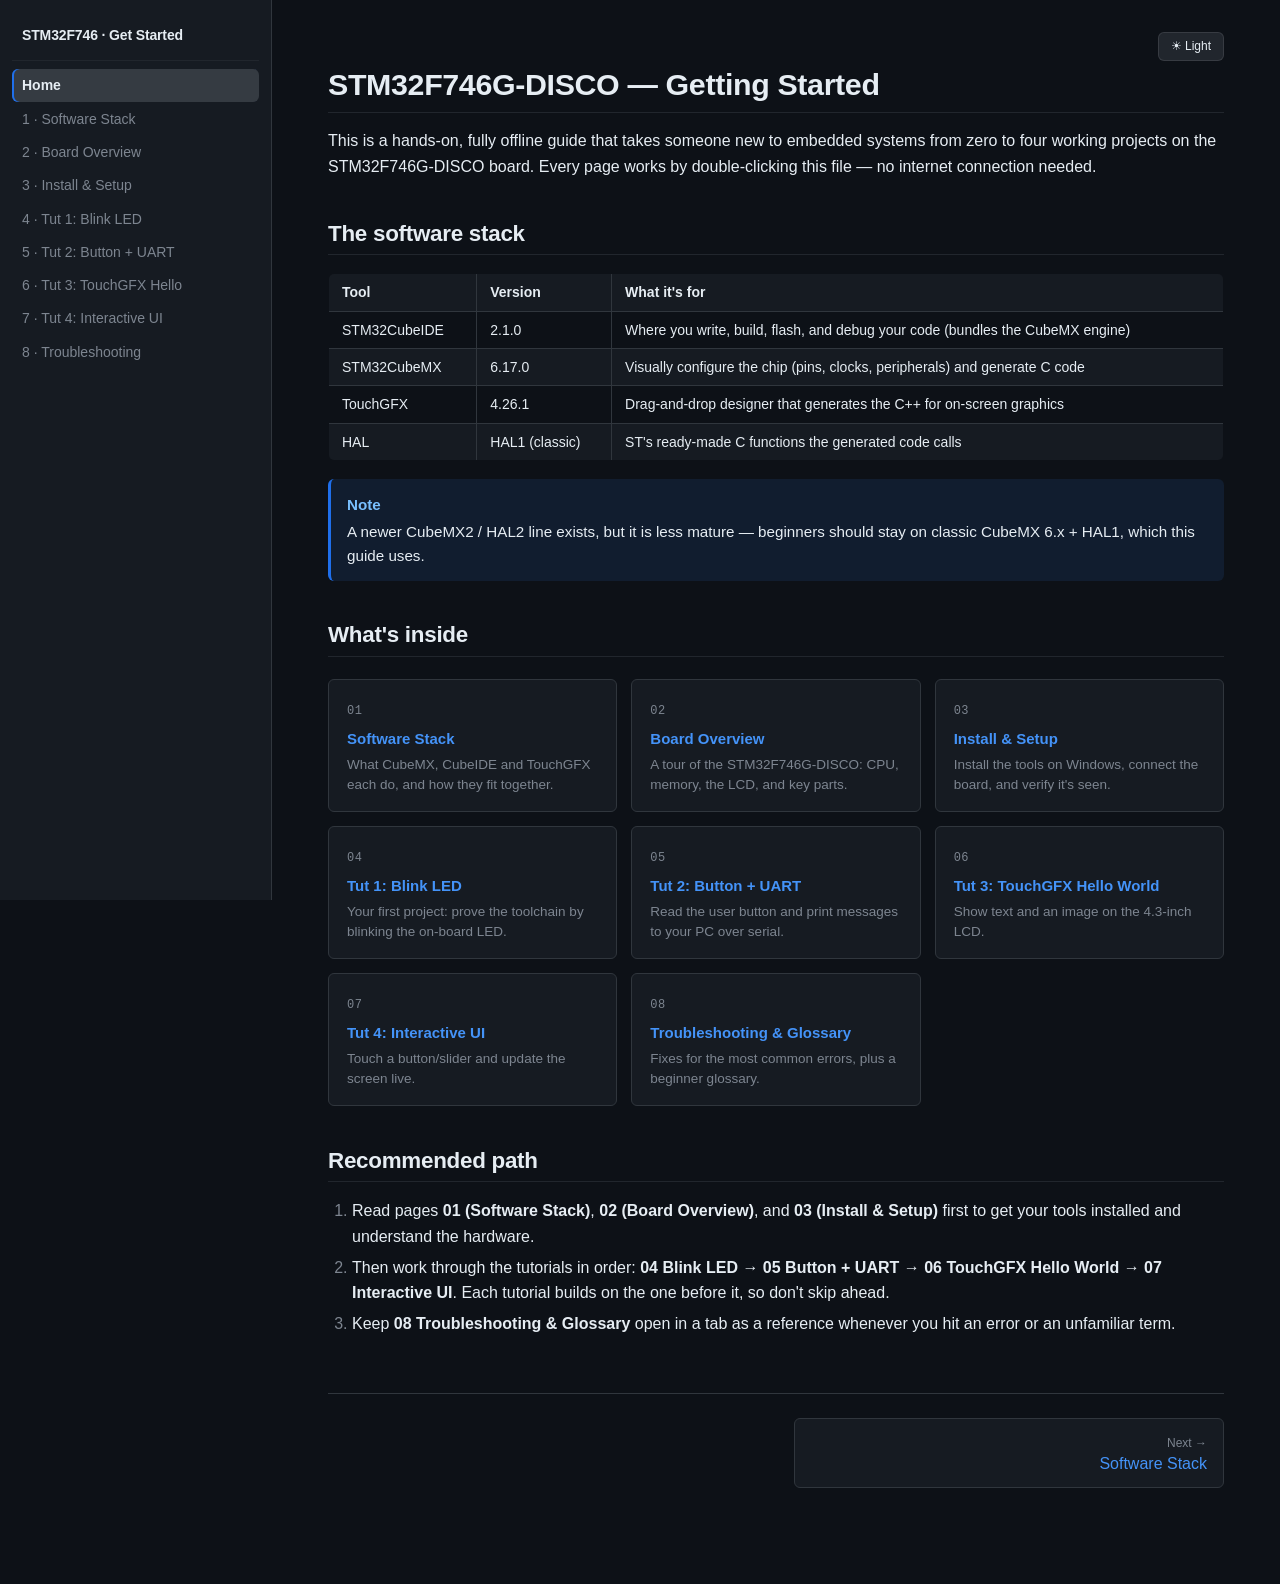
==== index.html @ 05ccff7e "Add STM32F746G-DISCO getting-started guide (static site) Offline multi-page HTML guide for STM32 beg" ====
<!DOCTYPE html>
<html lang="en">
<head>
<meta charset="UTF-8">
<meta name="viewport" content="width=device-width, initial-scale=1">
<title>STM32F746G-DISCO · Getting Started</title>
<link rel="stylesheet" href="assets/style.css">
</head>
<body data-base="">
<div class="layout">
  <aside id="sidebar"></aside>
  <main>
    <div class="topbar"><button id="theme-toggle" type="button">Light</button></div>
    <div class="content">
      <h1>STM32F746G-DISCO — Getting Started</h1>
      <p>This is a hands-on, fully offline guide that takes someone new to embedded systems from zero to four working projects on the STM32F746G-DISCO board. Every page works by double-clicking this file — no internet connection needed.</p>

      <h2>The software stack</h2>
      <table>
        <thead>
          <tr><th>Tool</th><th>Version</th><th>What it's for</th></tr>
        </thead>
        <tbody>
          <tr><td>STM32CubeIDE</td><td>2.1.0</td><td>Where you write, build, flash, and debug your code (bundles the CubeMX engine)</td></tr>
          <tr><td>STM32CubeMX</td><td>6.17.0</td><td>Visually configure the chip (pins, clocks, peripherals) and generate C code</td></tr>
          <tr><td>TouchGFX</td><td>4.26.1</td><td>Drag-and-drop designer that generates the C++ for on-screen graphics</td></tr>
          <tr><td>HAL</td><td>HAL1 (classic)</td><td>ST's ready-made C functions the generated code calls</td></tr>
        </tbody>
      </table>
      <div class="note"><b>Note</b> A newer CubeMX2 / HAL2 line exists, but it is less mature — beginners should stay on classic CubeMX 6.x + HAL1, which this guide uses.</div>

      <h2>What's inside</h2>
      <div class="cards">
        <a class="card" href="pages/01-software-stack.html">
          <span class="num">01</span>
          <div class="ct">Software Stack</div>
          <div class="cd">What CubeMX, CubeIDE and TouchGFX each do, and how they fit together.</div>
        </a>
        <a class="card" href="pages/02-board-overview.html">
          <span class="num">02</span>
          <div class="ct">Board Overview</div>
          <div class="cd">A tour of the STM32F746G-DISCO: CPU, memory, the LCD, and key parts.</div>
        </a>
        <a class="card" href="pages/03-install-setup.html">
          <span class="num">03</span>
          <div class="ct">Install &amp; Setup</div>
          <div class="cd">Install the tools on Windows, connect the board, and verify it's seen.</div>
        </a>
        <a class="card" href="pages/04-tut-blink.html">
          <span class="num">04</span>
          <div class="ct">Tut 1: Blink LED</div>
          <div class="cd">Your first project: prove the toolchain by blinking the on-board LED.</div>
        </a>
        <a class="card" href="pages/05-tut-button-uart.html">
          <span class="num">05</span>
          <div class="ct">Tut 2: Button + UART</div>
          <div class="cd">Read the user button and print messages to your PC over serial.</div>
        </a>
        <a class="card" href="pages/06-tut-touchgfx-hello.html">
          <span class="num">06</span>
          <div class="ct">Tut 3: TouchGFX Hello World</div>
          <div class="cd">Show text and an image on the 4.3-inch LCD.</div>
        </a>
        <a class="card" href="pages/07-tut-touchgfx-interactive.html">
          <span class="num">07</span>
          <div class="ct">Tut 4: Interactive UI</div>
          <div class="cd">Touch a button/slider and update the screen live.</div>
        </a>
        <a class="card" href="pages/08-troubleshooting.html">
          <span class="num">08</span>
          <div class="ct">Troubleshooting &amp; Glossary</div>
          <div class="cd">Fixes for the most common errors, plus a beginner glossary.</div>
        </a>
      </div>

      <h2>Recommended path</h2>
      <ol>
        <li>Read pages <strong>01 (Software Stack)</strong>, <strong>02 (Board Overview)</strong>, and <strong>03 (Install &amp; Setup)</strong> first to get your tools installed and understand the hardware.</li>
        <li>Then work through the tutorials in order: <strong>04 Blink LED</strong> → <strong>05 Button + UART</strong> → <strong>06 TouchGFX Hello World</strong> → <strong>07 Interactive UI</strong>. Each tutorial builds on the one before it, so don't skip ahead.</li>
        <li>Keep <strong>08 Troubleshooting &amp; Glossary</strong> open in a tab as a reference whenever you hit an error or an unfamiliar term.</li>
      </ol>
    </div>
    <div class="page-nav" id="page-nav"></div>
  </main>
</div>
<script src="assets/nav.js"></script>
</body>
</html>
---- assets/style.css ----
/* ============================================================
   STM32 doc bundle — GitHub Primer (dark) / VS Code-inspired theme
   Dark is default; [data-theme="light"] overrides via CSS variables.
   ============================================================ */

:root{
  /* surfaces */
  --bg:#0d1117;
  --bg-elev:#161b22;
  --border:#30363d;
  --border-muted:#21262d;
  /* text */
  --text:#e6edf3;
  --text-muted:#7d8590;
  /* accent */
  --link:#4493f8;
  --accent:#1f6feb;
  /* interactive neutrals */
  --neutral-hover:rgba(177,186,196,0.12);
  --neutral-active:rgba(177,186,196,0.20);
  /* buttons */
  --btn-bg:#21262d;
  --btn-hover:#30363d;
  --btn-border:rgba(240,246,252,0.10);
  /* code */
  --code-inline:rgba(110,118,129,0.40);
  /* callouts */
  --note-bd:#1f6feb; --note-bg:rgba(56,139,253,0.10);  --note-fg:#79c0ff;
  --tip-bd:#238636;  --tip-bg:rgba(46,160,67,0.10);    --tip-fg:#56d364;
  --warn-bd:#9e6a03; --warn-bg:rgba(187,128,9,0.10);   --warn-fg:#e3b341;
  --ok-bd:#238636;   --ok-bg:rgba(46,160,67,0.13);     --ok-fg:#56d364;
  /* misc */
  --radius:6px;
  --sidebar-w:272px;
  --maxw:896px;
  --mono:ui-monospace,SFMono-Regular,"SF Mono",Menlo,Consolas,"Liberation Mono",monospace;
  --sans:-apple-system,BlinkMacSystemFont,"Segoe UI","Noto Sans",Helvetica,Arial,sans-serif;
}
[data-theme="light"]{
  --bg:#ffffff;
  --bg-elev:#f6f8fa;
  --border:#d1d9e0;
  --border-muted:#d8dee4;
  --text:#1f2328;
  --text-muted:#59636e;
  --link:#0969da;
  --accent:#0969da;
  --neutral-hover:rgba(208,215,222,0.40);
  --neutral-active:rgba(208,215,222,0.65);
  --btn-bg:#f6f8fa;
  --btn-hover:#eaeef2;
  --btn-border:#d0d7de;
  --code-inline:rgba(175,184,193,0.20);
  --note-bd:#0969da; --note-bg:#ddf4ff; --note-fg:#0550ae;
  --tip-bd:#1a7f37;  --tip-bg:#dafbe1; --tip-fg:#0a5f1a;
  --warn-bd:#9a6700; --warn-bg:#fff8c5; --warn-fg:#7d4e00;
  --ok-bd:#1a7f37;   --ok-bg:#dafbe1;  --ok-fg:#0a5f1a;
}

*{box-sizing:border-box}
html{scrollbar-width:thin;scrollbar-color:var(--border) transparent}
html,body{margin:0;padding:0}
body{
  background:var(--bg);color:var(--text);
  font-family:var(--sans);font-size:16px;line-height:1.6;
  -webkit-font-smoothing:antialiased;text-rendering:optimizeLegibility;
}
::selection{background:rgba(56,139,253,0.40);color:#fff}
a{color:var(--link);text-decoration:none}
a:hover{text-decoration:underline}
a:focus-visible,button:focus-visible{outline:2px solid var(--accent);outline-offset:2px;border-radius:var(--radius)}

/* scrollbars (WebKit) */
::-webkit-scrollbar{width:10px;height:10px}
::-webkit-scrollbar-track{background:transparent}
::-webkit-scrollbar-thumb{background:var(--border);border-radius:8px;border:2px solid transparent;background-clip:padding-box}
::-webkit-scrollbar-thumb:hover{background:var(--text-muted)}

/* ---------- layout ---------- */
.layout{display:grid;grid-template-columns:var(--sidebar-w) 1fr;min-height:100vh}

#sidebar{
  background:var(--bg-elev);border-right:1px solid var(--border);
  padding:16px 12px;position:sticky;top:0;height:100vh;overflow-y:auto;
}
#sidebar .brand{
  font-weight:600;font-size:14px;letter-spacing:-.01em;
  padding:8px 10px 14px;margin-bottom:6px;border-bottom:1px solid var(--border-muted);
}
#sidebar .brand a{color:var(--text)}
#sidebar .brand a:hover{text-decoration:none;color:var(--link)}
#sidebar nav{margin-top:8px}
#sidebar nav a{
  display:block;padding:6px 10px;margin:1px 0;border-radius:var(--radius);
  color:var(--text-muted);font-size:14px;line-height:1.45;
  transition:background .12s ease,color .12s ease;
}
#sidebar nav a:hover{background:var(--neutral-hover);color:var(--text);text-decoration:none}
#sidebar nav a.active{
  background:var(--neutral-active);color:var(--text);font-weight:600;
  box-shadow:inset 2px 0 0 var(--accent);
}

main{padding:32px 40px 96px;margin:0 auto;width:100%;max-width:calc(var(--maxw) + 80px)}
.content{max-width:var(--maxw)}

/* ---------- topbar / theme toggle ---------- */
.topbar{display:flex;justify-content:flex-end;margin-bottom:4px}
#theme-toggle{
  background:var(--btn-bg);border:1px solid var(--btn-border);color:var(--text);
  border-radius:var(--radius);padding:5px 12px;cursor:pointer;
  font-family:var(--sans);font-size:12px;font-weight:500;line-height:1.4;
  transition:background .12s ease,border-color .12s ease;
}
#theme-toggle:hover{background:var(--btn-hover);border-color:var(--text-muted)}

/* ---------- typography ---------- */
.breadcrumb{color:var(--text-muted);font-size:13px;margin-bottom:10px}
h1,h2,h3{line-height:1.25;font-weight:600;letter-spacing:-.012em}
h1{font-size:1.9rem;margin:.1em 0 .5em;padding-bottom:.3em;border-bottom:1px solid var(--border-muted)}
h2{font-size:1.4rem;margin:1.8em 0 .6em;padding-bottom:.3em;border-bottom:1px solid var(--border-muted)}
h3{font-size:1.12rem;margin:1.5em 0 .4em}
p{margin:.7em 0}
ul,ol{padding-left:1.5em}
li{margin:.32em 0}
li::marker{color:var(--text-muted)}
strong,b{font-weight:600}
hr{border:0;border-top:1px solid var(--border);margin:2em 0}

/* ---------- code ---------- */
pre{
  background:var(--bg-elev);border:1px solid var(--border);border-radius:var(--radius);
  padding:14px 16px;overflow-x:auto;position:relative;
  font-family:var(--mono);font-size:85%;line-height:1.5;
}
pre code{font-size:inherit;background:none;padding:0;border:0}
code{font-family:var(--mono);font-size:85%}
:not(pre)>code{background:var(--code-inline);padding:.18em .4em;border-radius:6px;white-space:nowrap}
.copy-btn{
  position:absolute;top:8px;right:8px;
  background:var(--btn-bg);border:1px solid var(--border);color:var(--text-muted);
  border-radius:var(--radius);padding:4px 9px;font-size:12px;font-family:var(--sans);
  cursor:pointer;opacity:0;transition:opacity .12s ease,background .12s ease,color .12s ease;
}
pre:hover .copy-btn,.copy-btn:focus-visible{opacity:1}
.copy-btn:hover{background:var(--btn-hover);color:var(--text);border-color:var(--text-muted)}

/* ---------- callouts (GitHub-alert style: accent left bar + tint) ---------- */
.note,.tip,.warn,.checkpoint{
  border-left:3px solid;border-radius:var(--radius);
  padding:.85rem 1rem;margin:1.1rem 0;font-size:.95rem;line-height:1.55;
}
.note b,.tip b,.warn b,.checkpoint b{display:block;margin-bottom:.25rem;font-weight:600}
.note{border-left-color:var(--note-bd);background:var(--note-bg)}
.note b{color:var(--note-fg)}
.tip{border-left-color:var(--tip-bd);background:var(--tip-bg)}
.tip b{color:var(--tip-fg)}
.warn{border-left-color:var(--warn-bd);background:var(--warn-bg)}
.warn b{color:var(--warn-fg)}
.checkpoint{border-left-color:var(--ok-bd);background:var(--ok-bg)}
.checkpoint b{color:var(--ok-fg)}

/* ---------- tables ---------- */
table{border-collapse:collapse;width:100%;margin:18px 0;font-size:14px;border:1px solid var(--border);border-radius:var(--radius);overflow:hidden}
th,td{border:1px solid var(--border);padding:7px 13px;text-align:left;vertical-align:top}
th{background:var(--bg-elev);font-weight:600}
tbody tr:nth-child(2n){background:var(--bg-elev)}

/* ---------- cards (index TOC) ---------- */
.cards{display:grid;grid-template-columns:repeat(auto-fill,minmax(248px,1fr));gap:14px;margin:22px 0}
.card{
  display:block;background:var(--bg-elev);border:1px solid var(--border);
  border-radius:var(--radius);padding:16px 18px;
  transition:border-color .12s ease,transform .12s ease;
}
.card:hover{border-color:var(--link);text-decoration:none;transform:translateY(-1px)}
.card .num{color:var(--text-muted);font-family:var(--mono);font-size:12px;letter-spacing:.04em}
.card .ct{color:var(--link);font-weight:600;font-size:15px;margin:5px 0 4px}
.card:hover .ct{text-decoration:underline}
.card .cd{color:var(--text-muted);font-size:13.5px;line-height:1.5}

/* ---------- figures ---------- */
figure{margin:20px 0;text-align:center;background:var(--bg-elev);border:1px solid var(--border);border-radius:var(--radius);padding:18px}
figure svg,figure img{max-width:100%;height:auto}
figcaption{color:var(--text-muted);font-size:13px;margin-top:10px}

/* ---------- prev / next footer ---------- */
.page-nav{display:flex;justify-content:space-between;margin-top:56px;padding-top:24px;border-top:1px solid var(--border);gap:14px}
.page-nav a{
  background:var(--bg-elev);border:1px solid var(--border);border-radius:var(--radius);
  padding:12px 16px;flex:1;max-width:48%;line-height:1.4;
  transition:border-color .12s ease;
}
.page-nav a:hover{border-color:var(--link);text-decoration:none}
.page-nav .pn-next{text-align:right}
.page-nav .dir{color:var(--text-muted);font-size:12px}

/* ---------- responsive ---------- */
@media(max-width:820px){
  .layout{grid-template-columns:1fr}
  #sidebar{position:static;height:auto;border-right:none;border-bottom:1px solid var(--border)}
  main{padding:22px 18px 64px}
}
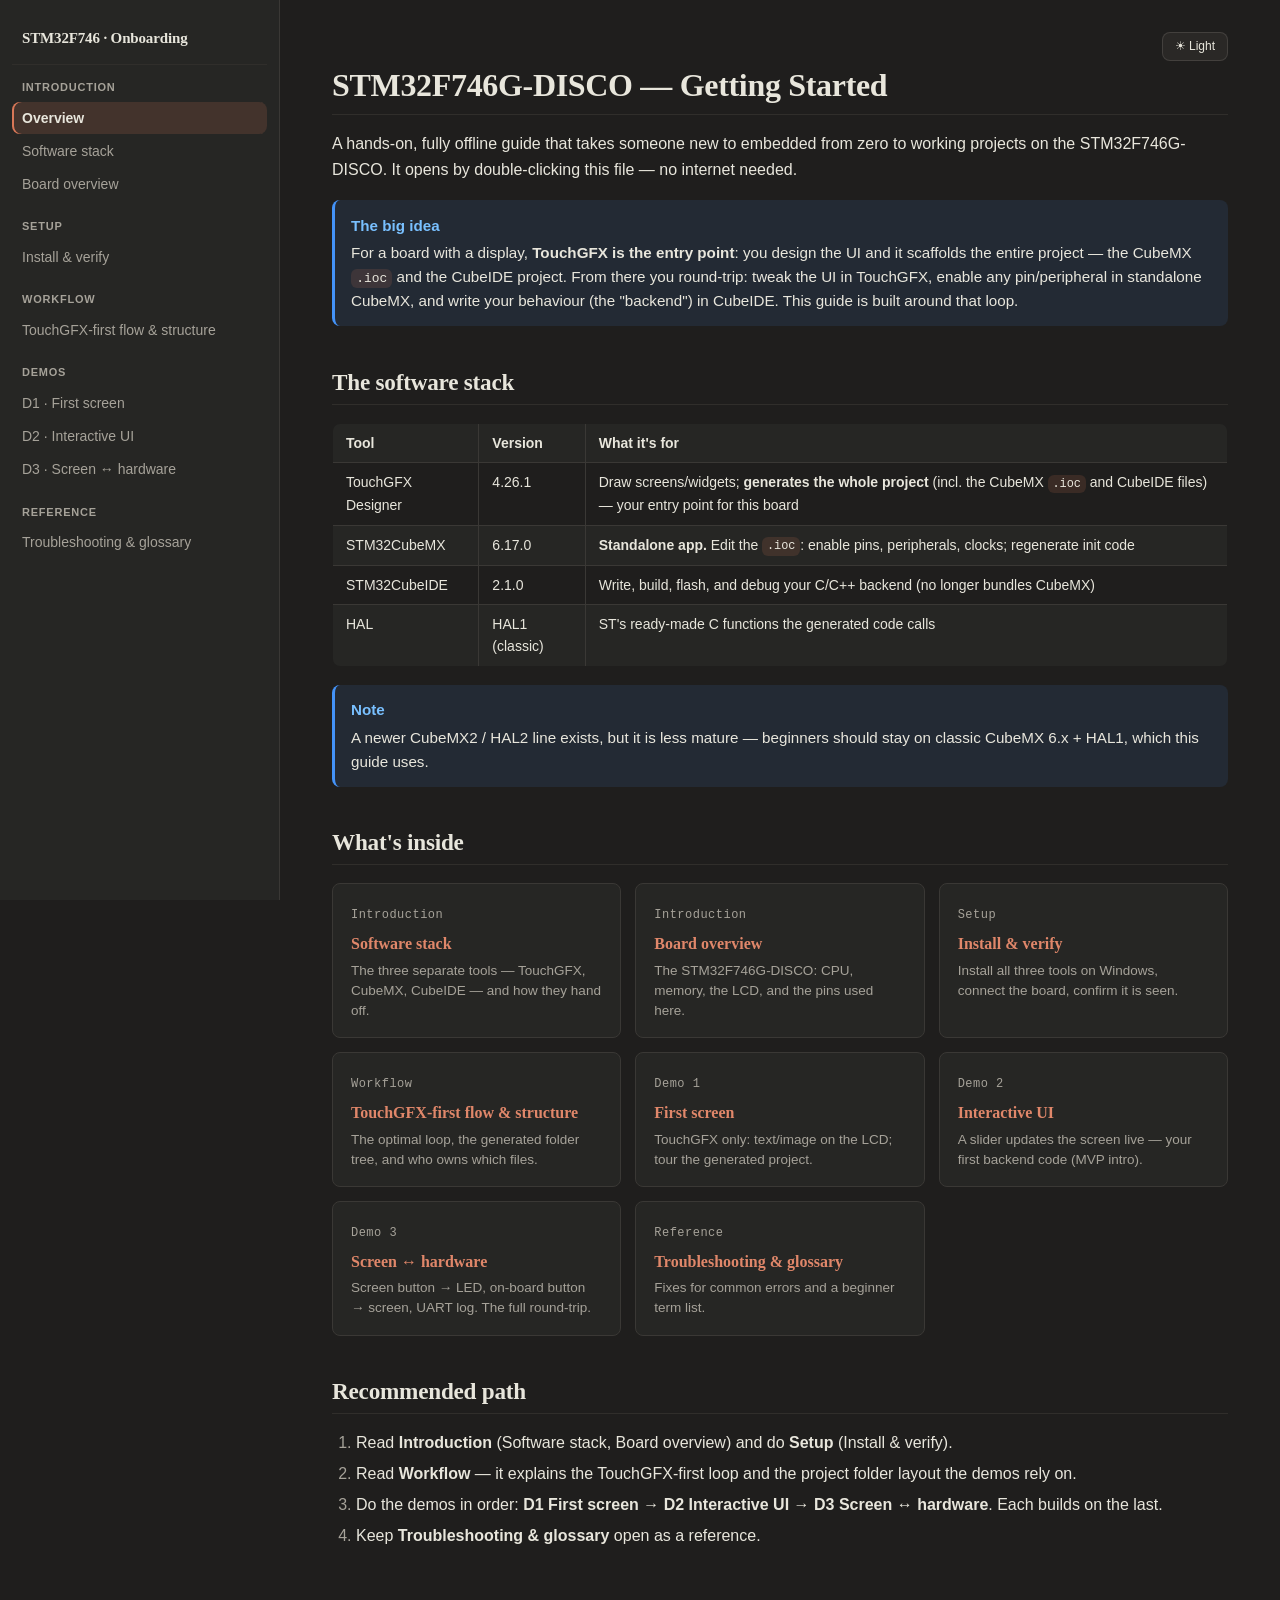
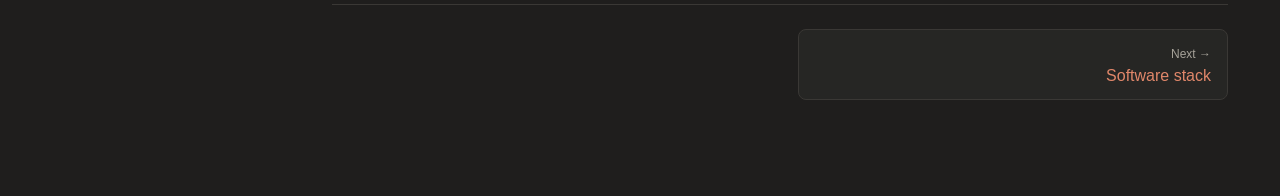
==== commit 7ade2dd7: "content: TouchGFX-first overview; fix stack table; grouped TOC cards Co-Authored-By: Claude Sonnet 4" ====
--- a/index.html
+++ b/index.html
@@ -13,7 +13,8 @@
     <div class="topbar"><button id="theme-toggle" type="button">Light</button></div>
     <div class="content">
       <h1>STM32F746G-DISCO — Getting Started</h1>
-      <p>This is a hands-on, fully offline guide that takes someone new to embedded systems from zero to four working projects on the STM32F746G-DISCO board. Every page works by double-clicking this file — no internet connection needed.</p>
+      <p>A hands-on, fully offline guide that takes someone new to embedded from zero to working projects on the STM32F746G-DISCO. It opens by double-clicking this file — no internet needed.</p>
+      <div class="note"><b>The big idea</b> For a board with a display, <strong>TouchGFX is the entry point</strong>: you design the UI and it scaffolds the entire project — the CubeMX <code>.ioc</code> and the CubeIDE project. From there you round-trip: tweak the UI in TouchGFX, enable any pin/peripheral in standalone CubeMX, and write your behaviour (the "backend") in CubeIDE. This guide is built around that loop.</div>
 
       <h2>The software stack</h2>
       <table>
@@ -21,64 +22,33 @@
           <tr><th>Tool</th><th>Version</th><th>What it's for</th></tr>
         </thead>
         <tbody>
-          <tr><td>STM32CubeIDE</td><td>2.1.0</td><td>Where you write, build, flash, and debug your code (bundles the CubeMX engine)</td></tr>
-          <tr><td>STM32CubeMX</td><td>6.17.0</td><td>Visually configure the chip (pins, clocks, peripherals) and generate C code</td></tr>
-          <tr><td>TouchGFX</td><td>4.26.1</td><td>Drag-and-drop designer that generates the C++ for on-screen graphics</td></tr>
-          <tr><td>HAL</td><td>HAL1 (classic)</td><td>ST's ready-made C functions the generated code calls</td></tr>
+  <tr><td>TouchGFX Designer</td><td>4.26.1</td><td>Draw screens/widgets; <strong>generates the whole project</strong> (incl. the CubeMX <code>.ioc</code> and CubeIDE files) — your entry point for this board</td></tr>
+  <tr><td>STM32CubeMX</td><td>6.17.0</td><td><strong>Standalone app.</strong> Edit the <code>.ioc</code>: enable pins, peripherals, clocks; regenerate init code</td></tr>
+  <tr><td>STM32CubeIDE</td><td>2.1.0</td><td>Write, build, flash, and debug your C/C++ backend (no longer bundles CubeMX)</td></tr>
+  <tr><td>HAL</td><td>HAL1 (classic)</td><td>ST's ready-made C functions the generated code calls</td></tr>
         </tbody>
       </table>
       <div class="note"><b>Note</b> A newer CubeMX2 / HAL2 line exists, but it is less mature — beginners should stay on classic CubeMX 6.x + HAL1, which this guide uses.</div>
 
       <h2>What's inside</h2>
       <div class="cards">
-        <a class="card" href="pages/01-software-stack.html">
-          <span class="num">01</span>
-          <div class="ct">Software Stack</div>
-          <div class="cd">What CubeMX, CubeIDE and TouchGFX each do, and how they fit together.</div>
-        </a>
-        <a class="card" href="pages/02-board-overview.html">
-          <span class="num">02</span>
-          <div class="ct">Board Overview</div>
-          <div class="cd">A tour of the STM32F746G-DISCO: CPU, memory, the LCD, and key parts.</div>
-        </a>
-        <a class="card" href="pages/03-install-setup.html">
-          <span class="num">03</span>
-          <div class="ct">Install &amp; Setup</div>
-          <div class="cd">Install the tools on Windows, connect the board, and verify it's seen.</div>
-        </a>
-        <a class="card" href="pages/04-tut-blink.html">
-          <span class="num">04</span>
-          <div class="ct">Tut 1: Blink LED</div>
-          <div class="cd">Your first project: prove the toolchain by blinking the on-board LED.</div>
-        </a>
-        <a class="card" href="pages/05-tut-button-uart.html">
-          <span class="num">05</span>
-          <div class="ct">Tut 2: Button + UART</div>
-          <div class="cd">Read the user button and print messages to your PC over serial.</div>
-        </a>
-        <a class="card" href="pages/06-tut-touchgfx-hello.html">
-          <span class="num">06</span>
-          <div class="ct">Tut 3: TouchGFX Hello World</div>
-          <div class="cd">Show text and an image on the 4.3-inch LCD.</div>
-        </a>
-        <a class="card" href="pages/07-tut-touchgfx-interactive.html">
-          <span class="num">07</span>
-          <div class="ct">Tut 4: Interactive UI</div>
-          <div class="cd">Touch a button/slider and update the screen live.</div>
-        </a>
-        <a class="card" href="pages/08-troubleshooting.html">
-          <span class="num">08</span>
-          <div class="ct">Troubleshooting &amp; Glossary</div>
-          <div class="cd">Fixes for the most common errors, plus a beginner glossary.</div>
-        </a>
-      </div>
+  <a class="card" href="pages/01-software-stack.html"><span class="num">Introduction</span><div class="ct">Software stack</div><div class="cd">The three separate tools — TouchGFX, CubeMX, CubeIDE — and how they hand off.</div></a>
+  <a class="card" href="pages/02-board-overview.html"><span class="num">Introduction</span><div class="ct">Board overview</div><div class="cd">The STM32F746G-DISCO: CPU, memory, the LCD, and the pins used here.</div></a>
+  <a class="card" href="pages/03-install-setup.html"><span class="num">Setup</span><div class="ct">Install &amp; verify</div><div class="cd">Install all three tools on Windows, connect the board, confirm it is seen.</div></a>
+  <a class="card" href="pages/04-workflow.html"><span class="num">Workflow</span><div class="ct">TouchGFX-first flow &amp; structure</div><div class="cd">The optimal loop, the generated folder tree, and who owns which files.</div></a>
+  <a class="card" href="pages/05-demo1-first-screen.html"><span class="num">Demo 1</span><div class="ct">First screen</div><div class="cd">TouchGFX only: text/image on the LCD; tour the generated project.</div></a>
+  <a class="card" href="pages/06-demo2-interactive.html"><span class="num">Demo 2</span><div class="ct">Interactive UI</div><div class="cd">A slider updates the screen live — your first backend code (MVP intro).</div></a>
+  <a class="card" href="pages/07-demo3-hardware.html"><span class="num">Demo 3</span><div class="ct">Screen ↔ hardware</div><div class="cd">Screen button → LED, on-board button → screen, UART log. The full round-trip.</div></a>
+  <a class="card" href="pages/08-troubleshooting.html"><span class="num">Reference</span><div class="ct">Troubleshooting &amp; glossary</div><div class="cd">Fixes for common errors and a beginner term list.</div></a>
+</div>
 
       <h2>Recommended path</h2>
       <ol>
-        <li>Read pages <strong>01 (Software Stack)</strong>, <strong>02 (Board Overview)</strong>, and <strong>03 (Install &amp; Setup)</strong> first to get your tools installed and understand the hardware.</li>
-        <li>Then work through the tutorials in order: <strong>04 Blink LED</strong> → <strong>05 Button + UART</strong> → <strong>06 TouchGFX Hello World</strong> → <strong>07 Interactive UI</strong>. Each tutorial builds on the one before it, so don't skip ahead.</li>
-        <li>Keep <strong>08 Troubleshooting &amp; Glossary</strong> open in a tab as a reference whenever you hit an error or an unfamiliar term.</li>
-      </ol>
+  <li>Read <strong>Introduction</strong> (Software stack, Board overview) and do <strong>Setup</strong> (Install &amp; verify).</li>
+  <li>Read <strong>Workflow</strong> — it explains the TouchGFX-first loop and the project folder layout the demos rely on.</li>
+  <li>Do the demos in order: <strong>D1 First screen</strong> → <strong>D2 Interactive UI</strong> → <strong>D3 Screen ↔ hardware</strong>. Each builds on the last.</li>
+  <li>Keep <strong>Troubleshooting &amp; glossary</strong> open as a reference.</li>
+</ol>
     </div>
     <div class="page-nav" id="page-nav"></div>
   </main>
--- a/assets/style.css
+++ b/assets/style.css
@@ -1,56 +1,56 @@
 /* ============================================================
-   STM32 doc bundle — GitHub Primer (dark) / VS Code-inspired theme
+   STM32 onboarding bundle — Claude-style theme
    Dark is default; [data-theme="light"] overrides via CSS variables.
    ============================================================ */
-
 :root{
-  /* surfaces */
-  --bg:#0d1117;
-  --bg-elev:#161b22;
-  --border:#30363d;
-  --border-muted:#21262d;
+  /* surfaces (warm dark) */
+  --bg:#1f1e1d;
+  --bg-elev:#262624;
+  --border:#3a3835;
+  --border-muted:#302e2b;
   /* text */
-  --text:#e6edf3;
-  --text-muted:#7d8590;
-  /* accent */
-  --link:#4493f8;
-  --accent:#1f6feb;
+  --text:#e8e6dc;
+  --text-muted:#a6a299;
+  /* accent (clay) */
+  --link:#e0876a;
+  --accent:#d97757;
   /* interactive neutrals */
-  --neutral-hover:rgba(177,186,196,0.12);
-  --neutral-active:rgba(177,186,196,0.20);
+  --neutral-hover:rgba(217,119,87,0.10);
+  --neutral-active:rgba(217,119,87,0.16);
   /* buttons */
-  --btn-bg:#21262d;
-  --btn-hover:#30363d;
-  --btn-border:rgba(240,246,252,0.10);
+  --btn-bg:#2a2826;
+  --btn-hover:#332f2c;
+  --btn-border:rgba(240,238,230,0.12);
   /* code */
-  --code-inline:rgba(110,118,129,0.40);
+  --code-inline:rgba(217,119,87,0.14);
   /* callouts */
-  --note-bd:#1f6feb; --note-bg:rgba(56,139,253,0.10);  --note-fg:#79c0ff;
-  --tip-bd:#238636;  --tip-bg:rgba(46,160,67,0.10);    --tip-fg:#56d364;
-  --warn-bd:#9e6a03; --warn-bg:rgba(187,128,9,0.10);   --warn-fg:#e3b341;
-  --ok-bd:#238636;   --ok-bg:rgba(46,160,67,0.13);     --ok-fg:#56d364;
+  --note-bd:#4493f8; --note-bg:rgba(68,147,248,0.10);  --note-fg:#79c0ff;
+  --tip-bd:#3fa45b;  --tip-bg:rgba(63,164,91,0.10);    --tip-fg:#69d08a;
+  --warn-bd:#d99a3a; --warn-bg:rgba(217,154,58,0.10);  --warn-fg:#e3b341;
+  --ok-bd:#3fa45b;   --ok-bg:rgba(63,164,91,0.13);     --ok-fg:#69d08a;
   /* misc */
-  --radius:6px;
-  --sidebar-w:272px;
+  --radius:8px;
+  --sidebar-w:280px;
   --maxw:896px;
   --mono:ui-monospace,SFMono-Regular,"SF Mono",Menlo,Consolas,"Liberation Mono",monospace;
   --sans:-apple-system,BlinkMacSystemFont,"Segoe UI","Noto Sans",Helvetica,Arial,sans-serif;
+  --serif:ui-serif,Georgia,"Iowan Old Style","Palatino Linotype","Times New Roman",serif;
 }
 [data-theme="light"]{
-  --bg:#ffffff;
-  --bg-elev:#f6f8fa;
-  --border:#d1d9e0;
-  --border-muted:#d8dee4;
-  --text:#1f2328;
-  --text-muted:#59636e;
-  --link:#0969da;
-  --accent:#0969da;
-  --neutral-hover:rgba(208,215,222,0.40);
-  --neutral-active:rgba(208,215,222,0.65);
-  --btn-bg:#f6f8fa;
-  --btn-hover:#eaeef2;
-  --btn-border:#d0d7de;
-  --code-inline:rgba(175,184,193,0.20);
+  --bg:#faf9f5;
+  --bg-elev:#f0eee6;
+  --border:#e3e1d8;
+  --border-muted:#eceae1;
+  --text:#1f1e1d;
+  --text-muted:#6b6862;
+  --link:#c75f43;
+  --accent:#d97757;
+  --neutral-hover:rgba(28,27,26,0.05);
+  --neutral-active:rgba(217,119,87,0.14);
+  --btn-bg:#f0eee6;
+  --btn-hover:#e7e4d9;
+  --btn-border:#e3e1d8;
+  --code-inline:rgba(217,119,87,0.12);
   --note-bd:#0969da; --note-bg:#ddf4ff; --note-fg:#0550ae;
   --tip-bd:#1a7f37;  --tip-bg:#dafbe1; --tip-fg:#0a5f1a;
   --warn-bd:#9a6700; --warn-bg:#fff8c5; --warn-fg:#7d4e00;
@@ -65,12 +65,11 @@
   font-family:var(--sans);font-size:16px;line-height:1.6;
   -webkit-font-smoothing:antialiased;text-rendering:optimizeLegibility;
 }
-::selection{background:rgba(56,139,253,0.40);color:#fff}
+::selection{background:rgba(217,119,87,0.30);color:var(--text)}
 a{color:var(--link);text-decoration:none}
 a:hover{text-decoration:underline}
 a:focus-visible,button:focus-visible{outline:2px solid var(--accent);outline-offset:2px;border-radius:var(--radius)}
 
-/* scrollbars (WebKit) */
 ::-webkit-scrollbar{width:10px;height:10px}
 ::-webkit-scrollbar-track{background:transparent}
 ::-webkit-scrollbar-thumb{background:var(--border);border-radius:8px;border:2px solid transparent;background-clip:padding-box}
@@ -78,18 +77,22 @@
 
 /* ---------- layout ---------- */
 .layout{display:grid;grid-template-columns:var(--sidebar-w) 1fr;min-height:100vh}
-
 #sidebar{
   background:var(--bg-elev);border-right:1px solid var(--border);
-  padding:16px 12px;position:sticky;top:0;height:100vh;overflow-y:auto;
+  padding:18px 12px;position:sticky;top:0;height:100vh;overflow-y:auto;
 }
 #sidebar .brand{
-  font-weight:600;font-size:14px;letter-spacing:-.01em;
-  padding:8px 10px 14px;margin-bottom:6px;border-bottom:1px solid var(--border-muted);
+  font-family:var(--serif);font-weight:600;font-size:15px;letter-spacing:-.01em;
+  padding:8px 10px 14px;margin-bottom:8px;border-bottom:1px solid var(--border-muted);
 }
 #sidebar .brand a{color:var(--text)}
 #sidebar .brand a:hover{text-decoration:none;color:var(--link)}
-#sidebar nav{margin-top:8px}
+/* grouped nav */
+.nav-group{margin-bottom:12px}
+.nav-group-title{
+  font-size:11px;font-weight:600;text-transform:uppercase;letter-spacing:.07em;
+  color:var(--text-muted);padding:6px 10px 4px;
+}
 #sidebar nav a{
   display:block;padding:6px 10px;margin:1px 0;border-radius:var(--radius);
   color:var(--text-muted);font-size:14px;line-height:1.45;
@@ -116,16 +119,29 @@
 
 /* ---------- typography ---------- */
 .breadcrumb{color:var(--text-muted);font-size:13px;margin-bottom:10px}
-h1,h2,h3{line-height:1.25;font-weight:600;letter-spacing:-.012em}
-h1{font-size:1.9rem;margin:.1em 0 .5em;padding-bottom:.3em;border-bottom:1px solid var(--border-muted)}
-h2{font-size:1.4rem;margin:1.8em 0 .6em;padding-bottom:.3em;border-bottom:1px solid var(--border-muted)}
-h3{font-size:1.12rem;margin:1.5em 0 .4em}
+h1,h2,h3{font-family:var(--serif);line-height:1.25;font-weight:600;letter-spacing:-.01em}
+h1{font-size:2rem;margin:.1em 0 .5em;padding-bottom:.3em;border-bottom:1px solid var(--border-muted)}
+h2{font-size:1.45rem;margin:1.8em 0 .6em;padding-bottom:.3em;border-bottom:1px solid var(--border-muted)}
+h3{font-size:1.15rem;margin:1.5em 0 .4em}
 p{margin:.7em 0}
 ul,ol{padding-left:1.5em}
 li{margin:.32em 0}
 li::marker{color:var(--text-muted)}
 strong,b{font-weight:600}
 hr{border:0;border-top:1px solid var(--border);margin:2em 0}
+dl{margin:.8em 0}
+dt{margin-top:.8em}
+dd{margin:.2em 0 .2em 1.2em;color:var(--text)}
+
+/* ---------- tool-step markers ---------- */
+.tool{
+  display:inline-block;font-size:11px;font-weight:600;padding:2px 9px;border-radius:999px;
+  border:1px solid;letter-spacing:.01em;vertical-align:middle;white-space:nowrap;
+  font-family:var(--sans);
+}
+.tool-gfx{color:#c79cff;border-color:rgba(176,124,255,.45);background:rgba(176,124,255,.14)}
+.tool-mx{color:#7db4ff;border-color:rgba(68,147,248,.45);background:rgba(68,147,248,.14)}
+.tool-ide{color:#74d293;border-color:rgba(86,184,119,.45);background:rgba(86,184,119,.14)}
 
 /* ---------- code ---------- */
 pre{
@@ -135,7 +151,7 @@
 }
 pre code{font-size:inherit;background:none;padding:0;border:0}
 code{font-family:var(--mono);font-size:85%}
-:not(pre)>code{background:var(--code-inline);padding:.18em .4em;border-radius:6px;white-space:nowrap}
+:not(pre)>code{background:var(--code-inline);padding:.18em .4em;border-radius:6px}
 .copy-btn{
   position:absolute;top:8px;right:8px;
   background:var(--btn-bg);border:1px solid var(--border);color:var(--text-muted);
@@ -145,29 +161,25 @@
 pre:hover .copy-btn,.copy-btn:focus-visible{opacity:1}
 .copy-btn:hover{background:var(--btn-hover);color:var(--text);border-color:var(--text-muted)}
 
-/* ---------- callouts (GitHub-alert style: accent left bar + tint) ---------- */
+/* ---------- callouts ---------- */
 .note,.tip,.warn,.checkpoint{
   border-left:3px solid;border-radius:var(--radius);
   padding:.85rem 1rem;margin:1.1rem 0;font-size:.95rem;line-height:1.55;
 }
 .note b,.tip b,.warn b,.checkpoint b{display:block;margin-bottom:.25rem;font-weight:600}
-.note{border-left-color:var(--note-bd);background:var(--note-bg)}
-.note b{color:var(--note-fg)}
-.tip{border-left-color:var(--tip-bd);background:var(--tip-bg)}
-.tip b{color:var(--tip-fg)}
-.warn{border-left-color:var(--warn-bd);background:var(--warn-bg)}
-.warn b{color:var(--warn-fg)}
-.checkpoint{border-left-color:var(--ok-bd);background:var(--ok-bg)}
-.checkpoint b{color:var(--ok-fg)}
+.note{border-left-color:var(--note-bd);background:var(--note-bg)} .note b{color:var(--note-fg)}
+.tip{border-left-color:var(--tip-bd);background:var(--tip-bg)} .tip b{color:var(--tip-fg)}
+.warn{border-left-color:var(--warn-bd);background:var(--warn-bg)} .warn b{color:var(--warn-fg)}
+.checkpoint{border-left-color:var(--ok-bd);background:var(--ok-bg)} .checkpoint b{color:var(--ok-fg)}
 
 /* ---------- tables ---------- */
 table{border-collapse:collapse;width:100%;margin:18px 0;font-size:14px;border:1px solid var(--border);border-radius:var(--radius);overflow:hidden}
-th,td{border:1px solid var(--border);padding:7px 13px;text-align:left;vertical-align:top}
+th,td{border:1px solid var(--border);padding:8px 13px;text-align:left;vertical-align:top}
 th{background:var(--bg-elev);font-weight:600}
 tbody tr:nth-child(2n){background:var(--bg-elev)}
 
 /* ---------- cards (index TOC) ---------- */
-.cards{display:grid;grid-template-columns:repeat(auto-fill,minmax(248px,1fr));gap:14px;margin:22px 0}
+.cards{display:grid;grid-template-columns:repeat(auto-fill,minmax(248px,1fr));gap:14px;margin:18px 0}
 .card{
   display:block;background:var(--bg-elev);border:1px solid var(--border);
   border-radius:var(--radius);padding:16px 18px;
@@ -175,7 +187,7 @@
 }
 .card:hover{border-color:var(--link);text-decoration:none;transform:translateY(-1px)}
 .card .num{color:var(--text-muted);font-family:var(--mono);font-size:12px;letter-spacing:.04em}
-.card .ct{color:var(--link);font-weight:600;font-size:15px;margin:5px 0 4px}
+.card .ct{font-family:var(--serif);color:var(--link);font-weight:600;font-size:16px;margin:5px 0 4px}
 .card:hover .ct{text-decoration:underline}
 .card .cd{color:var(--text-muted);font-size:13.5px;line-height:1.5}
 
